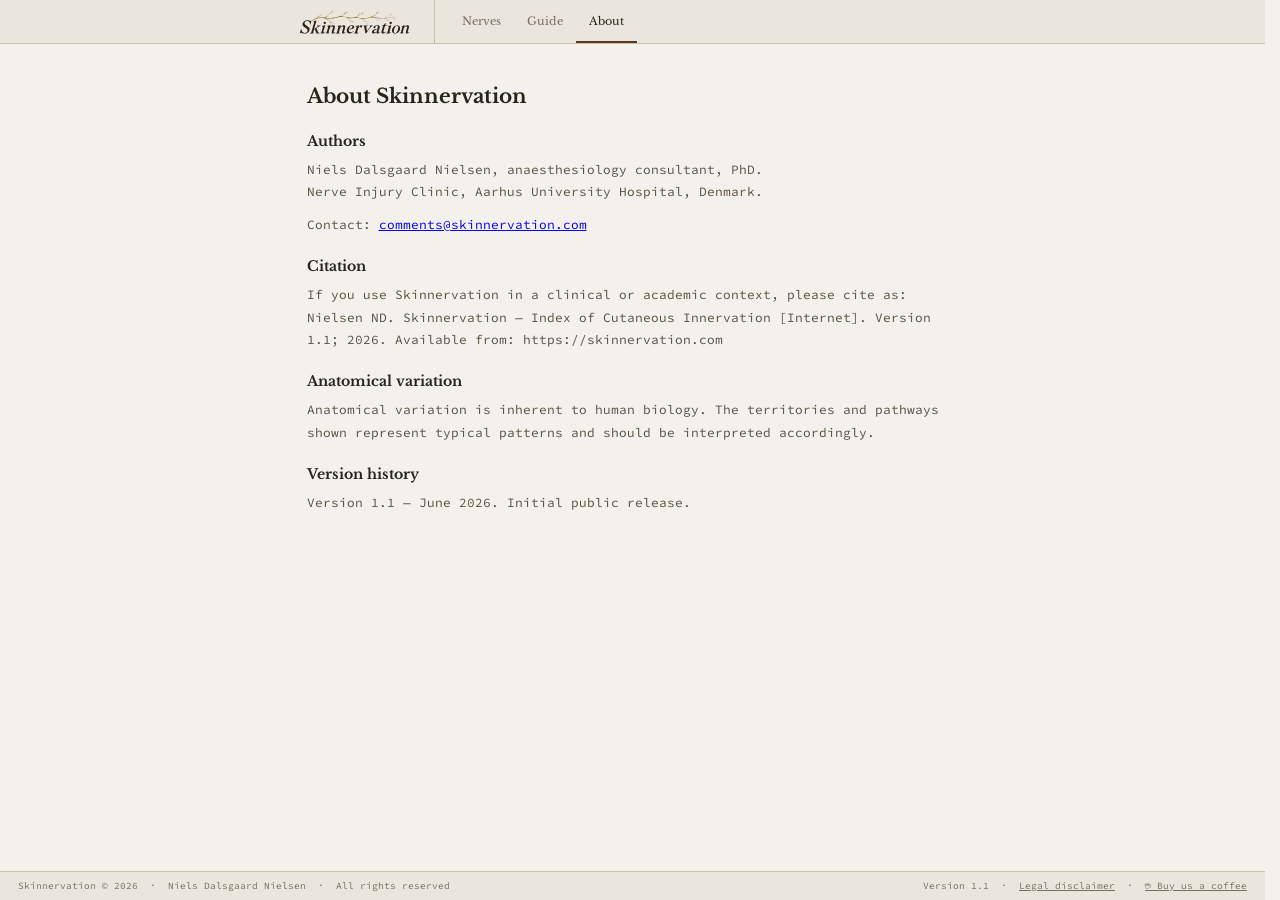
==== about.html @ 2e098c06 "Change title to 'anaesthesiology consultant'" ====
<!DOCTYPE html>
<html lang="en">
<head>
<meta charset="UTF-8"/>
<meta name="viewport" content="width=device-width, initial-scale=1.0"/>
<title>About — Skinnervation</title>
<link rel="stylesheet" href="css/skin.css"/>
<style>
  #app { display:flex; flex-direction:column; flex:1; }
  main { flex:1; padding:40px 24px; max-width:700px; margin:0 auto; width:100%; }
  h1 {
    font-family:'Libre Baskerville',serif;
    font-size:1.25rem; font-weight:700; color:var(--text);
    margin:0 0 24px;
  }
</style>
  <!-- Favicons -->
  <link rel="icon" href="favicon.ico" sizes="any"/>
  <link rel="icon" type="image/png" sizes="16x16"  href="assets/favicon-16x16.png"/>
  <link rel="icon" type="image/png" sizes="32x32"  href="assets/favicon-32x32.png"/>
  <link rel="icon" type="image/png" sizes="96x96"  href="assets/favicon-96x96.png"/>
  <link rel="apple-touch-icon" sizes="180x180"     href="assets/apple-touch-icon.png"/>
  <link rel="manifest"                              href="site.webmanifest"/>
  <meta name="msapplication-config"               content="browserconfig.xml"/>
  <meta name="theme-color"                        content="#f4f1ec"/>
</head>
<body>
<div id="app">
  <main class="skin-prose">
    <h1>About Skinnervation</h1>
    <h3>Authors</h3>
    <p>
      Niels Dalsgaard Nielsen, anaesthesiology consultant, PhD.<br/>
      Nerve Injury Clinic, Aarhus University Hospital, Denmark.
    </p>
    <p>Contact: <a href="mailto:comments@skinnervation.com">comments@skinnervation.com</a></p>

    <h3>Citation</h3>
    <p>
      If you use Skinnervation in a clinical or academic context, please cite as:<br/>
      Nielsen ND. Skinnervation — Index of Cutaneous Innervation [Internet].
      Version 1.1; 2026. Available from: https://skinnervation.com
    </p>

    <h3>Anatomical variation</h3>
    <p>
      Anatomical variation is inherent to human biology. The territories and pathways shown
      represent typical patterns and should be interpreted accordingly.
    </p>

    <h3>Version history</h3>
    <p>Version 1.1 — June 2026. Initial public release.</p>

  </main>
</div>
<script src="js/nav.js"></script>
<script src="js/footer.js"></script>
</body>
</html>
---- css/skin.css ----
@import url('https://fonts.googleapis.com/css2?family=Source+Code+Pro:wght@400;500&family=Libre+Baskerville:ital,wght@0,400;0,700;1,400&display=swap');

*, *::before, *::after { box-sizing: border-box; margin: 0; padding: 0; }

:root {
  --bg:     #f4f1ec;
  --panel:  #eae6de;
  --border: #c8bfb0;
  --text:   #2a2318;
  --muted:  #7a6f62;
  --hover:  #ddd7cd;
  --accent: #5a3a1a;
}

html { height: 100%; scrollbar-gutter: stable; }
body {
  min-height: 100vh;
  display: flex; flex-direction: column;
  background: var(--bg); color: var(--text);
  font-family: 'Source Code Pro', monospace;
}

/* ── Shared nav ── */
#skin-nav {
  flex-shrink: 0;
  background: var(--panel);
  border-bottom: 1.5px solid var(--border);
  height: 44px;
  display: flex;
  align-items: stretch;
}
#skin-nav-inner {
  display: flex;
  align-items: stretch;
  gap: 0;
  width: 100%;
  max-width: 720px;
  margin: 0 auto;
  padding: 0 24px;
}
#skin-nav .nav-brand {
  display: flex; align-items: center;
  padding-right: 22px; border-right: 1px solid var(--border);
  margin-right: 14px; text-decoration: none;
  flex-shrink: 0;
}
#skin-nav .nav-brand svg {
  height: 30px; width: auto; display: block;
}
#skin-nav a.nav-link {
  display: flex; align-items: center;
  padding: 0 13px;
  font-family: 'Libre Baskerville', serif;
  font-size: .70rem; color: var(--muted);
  text-decoration: none; border-bottom: 2px solid transparent;
  transition: color .13s, border-color .13s;
}
#skin-nav a.nav-link:hover { color: var(--text); }
#skin-nav a.nav-link.active {
  color: var(--text); border-bottom-color: var(--accent);
}

/* ── Shared card ── */
.skin-card {
  background: var(--panel); border: 1.5px solid var(--border);
  border-radius: 4px; padding: 36px 40px 30px;
}

/* ── Shared prose ── */
.skin-prose p {
  font-size: .80rem; color: #5a5040; line-height: 1.75; margin: 0 0 10px;
}
.skin-prose h3 {
  font-family: 'Libre Baskerville', serif;
  font-size: .88rem; font-weight: 700; color: var(--text);
  margin: 22px 0 8px;
}
.skin-prose hr {
  border: none; border-top: 1px solid #ddd8ce; margin: 22px 0;
}

/* ── Shared button styles ── */
.skin-btn {
  display: inline-flex; align-items: center; gap: 6px;
  padding: 7px 18px;
  background: var(--accent); color: #fff;
  border: 1px solid var(--accent); border-radius: 3px;
  font-family: 'Libre Baskerville', serif; font-size: .70rem;
  text-decoration: none; cursor: pointer;
  transition: background .13s, border-color .13s;
}
.skin-btn:hover { background: #7a5030; border-color: #7a5030; }
.skin-btn-ghost {
  display: inline-flex; align-items: center; gap: 6px;
  padding: 6px 14px; background: #fff; color: #5a5040;
  border: 1px solid var(--border); border-radius: 3px;
  font-family: 'Libre Baskerville', serif; font-size: .68rem;
  text-decoration: none; cursor: pointer;
  transition: border-color .13s, color .13s;
}
.skin-btn-ghost:hover { border-color: #9a9080; color: var(--text); }

/* ── Credits block ── */
.skin-credits {
  border-top: 1px solid #ddd8ce;
  padding-top: 14px; margin-top: 22px;
}
.skin-credits p {
  margin: 0; font-size: .66rem; color: #5a5040; line-height: 1.75;
}
.skin-credits a { color: var(--accent); text-decoration: underline; }
.skin-credits a:hover { color: #7a5030; }

/* ── Shared footer ── */
#skin-footer {
  flex-shrink: 0;
  border-top: 1px solid var(--border);
  padding: 8px 18px;
  display: flex; justify-content: space-between; align-items: center;
  flex-wrap: wrap; gap: 6px;
  font-size: .60rem; color: var(--muted);
  background: var(--panel);
}
#skin-footer a { color: var(--muted); text-decoration: underline; }
#skin-footer a:hover { color: var(--text); }
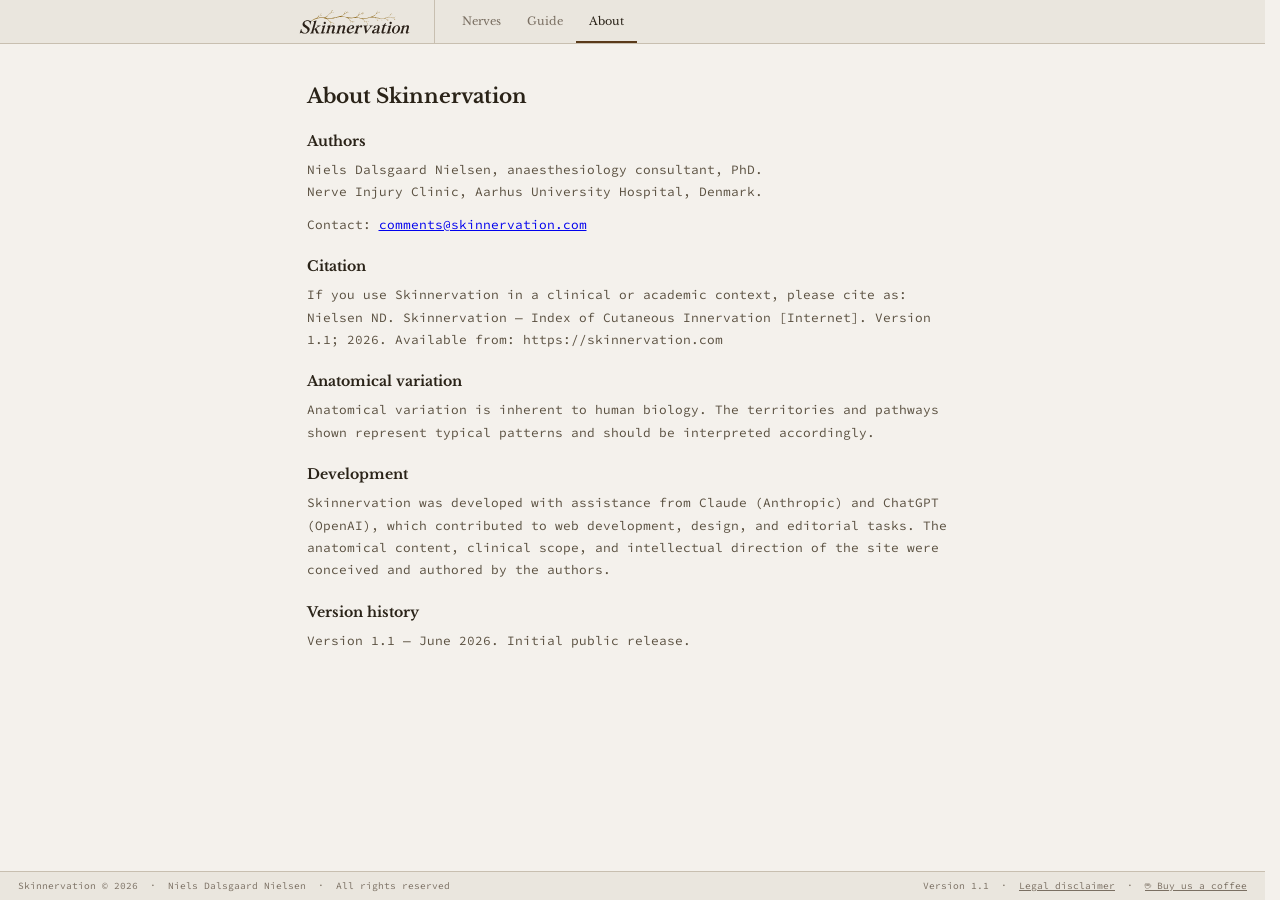
==== commit 342a3069: "Add Development section to about page" ====
--- a/about.html
+++ b/about.html
@@ -48,6 +48,14 @@
       represent typical patterns and should be interpreted accordingly.
     </p>
 
+    <h3>Development</h3>
+    <p>
+      Skinnervation was developed with assistance from Claude (Anthropic) and ChatGPT (OpenAI),
+      which contributed to web development, design, and editorial tasks. The anatomical content,
+      clinical scope, and intellectual direction of the site were conceived and authored by the
+      authors.
+    </p>
+
     <h3>Version history</h3>
     <p>Version 1.1 — June 2026. Initial public release.</p>
 
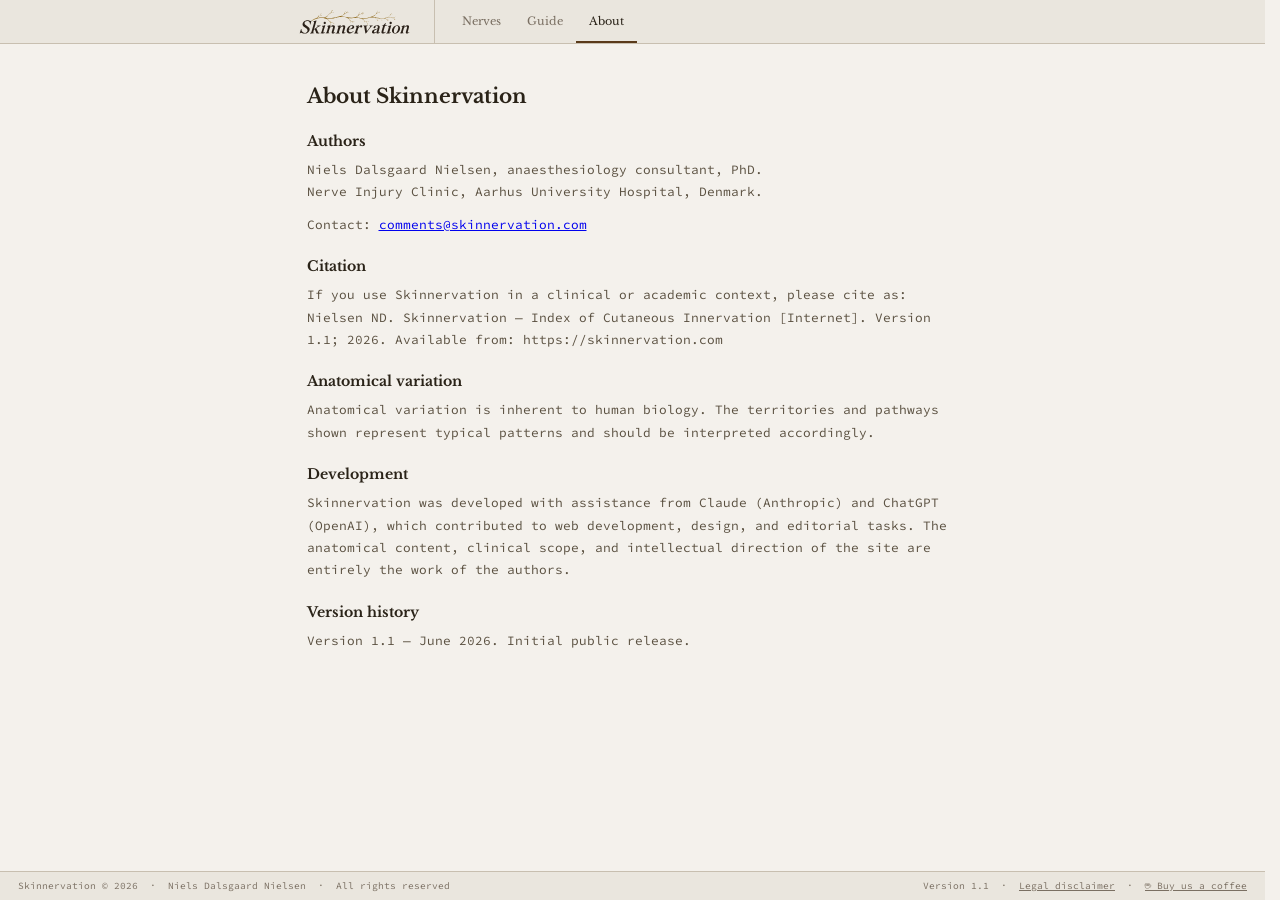
==== commit 8c56e68a: "Rephrase Development section to avoid 'authored by the authors'" ====
--- a/about.html
+++ b/about.html
@@ -52,8 +52,7 @@
     <p>
       Skinnervation was developed with assistance from Claude (Anthropic) and ChatGPT (OpenAI),
       which contributed to web development, design, and editorial tasks. The anatomical content,
-      clinical scope, and intellectual direction of the site were conceived and authored by the
-      authors.
+      clinical scope, and intellectual direction of the site are entirely the work of the authors.
     </p>
 
     <h3>Version history</h3>
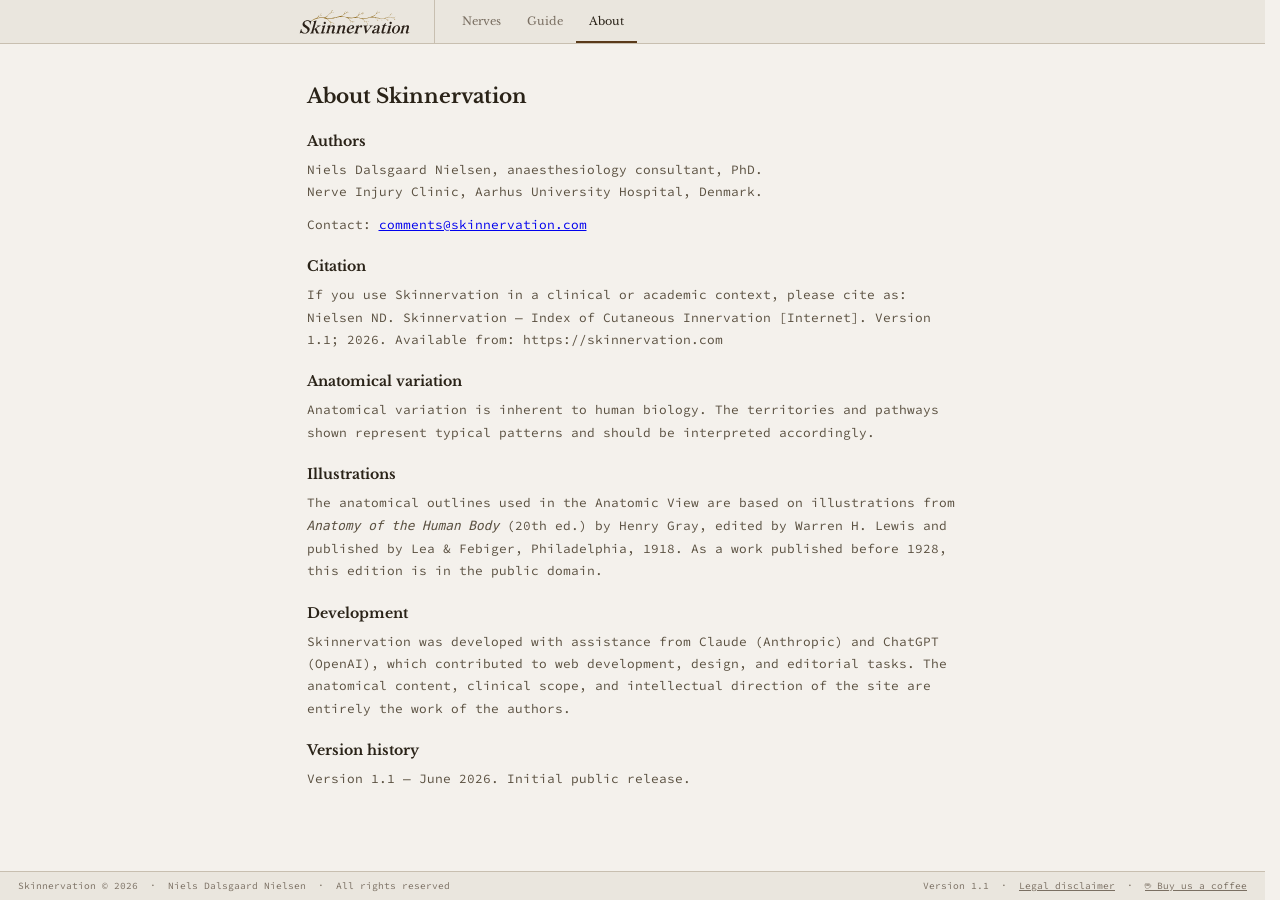
==== commit 87c9ac40: "Add Illustrations section with Gray's Anatomy reference" ====
--- a/about.html
+++ b/about.html
@@ -48,6 +48,14 @@
       represent typical patterns and should be interpreted accordingly.
     </p>
 
+    <h3>Illustrations</h3>
+    <p>
+      The anatomical outlines used in the Anatomic View are based on illustrations
+      from <em>Anatomy of the Human Body</em> (20th ed.) by Henry Gray, edited by
+      Warren H. Lewis and published by Lea &amp; Febiger, Philadelphia, 1918.
+      As a work published before 1928, this edition is in the public domain.
+    </p>
+
     <h3>Development</h3>
     <p>
       Skinnervation was developed with assistance from Claude (Anthropic) and ChatGPT (OpenAI),
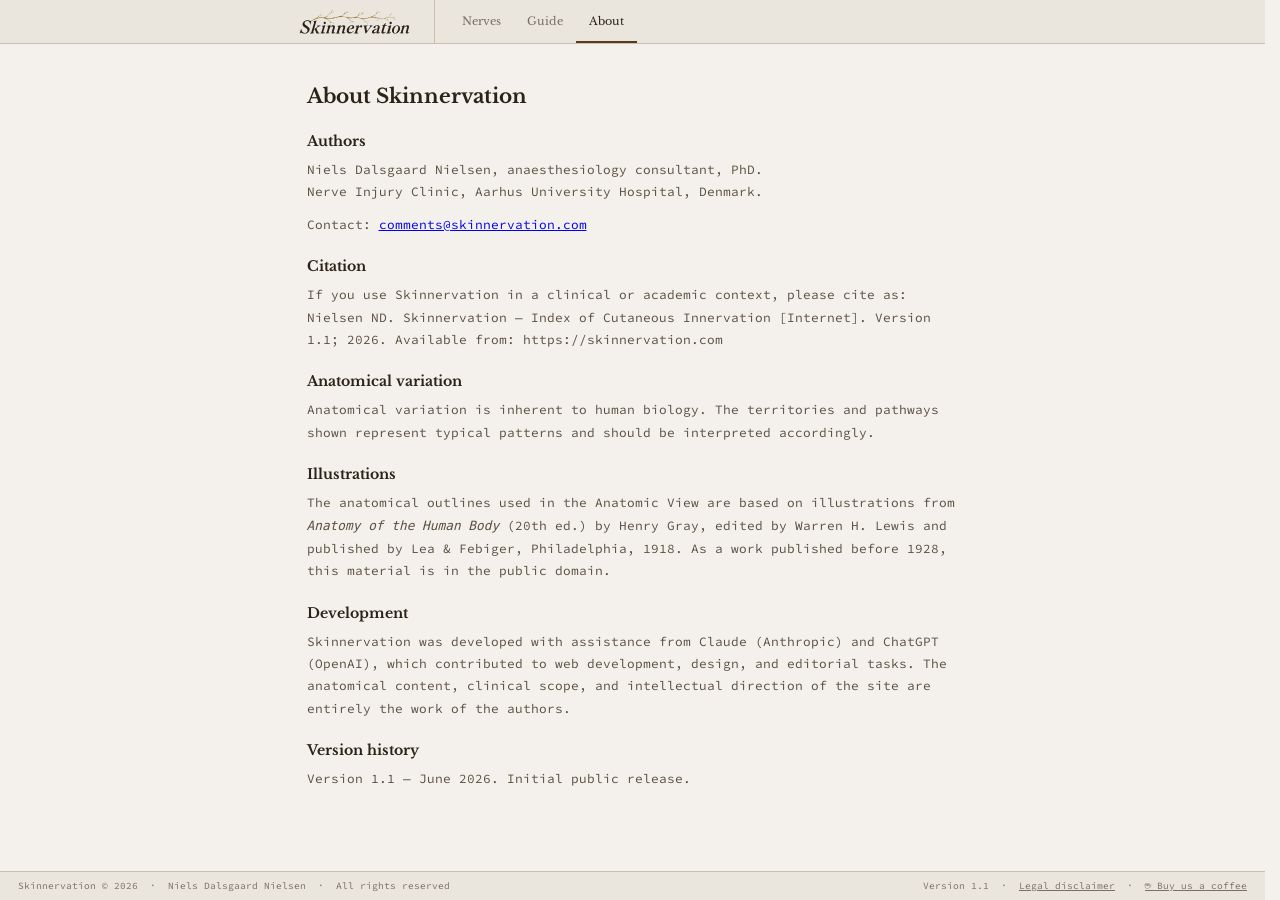
==== commit 477111fe: "Change 'edition' to 'material' in public domain statement" ====
--- a/about.html
+++ b/about.html
@@ -53,7 +53,7 @@
       The anatomical outlines used in the Anatomic View are based on illustrations
       from <em>Anatomy of the Human Body</em> (20th ed.) by Henry Gray, edited by
       Warren H. Lewis and published by Lea &amp; Febiger, Philadelphia, 1918.
-      As a work published before 1928, this edition is in the public domain.
+      As a work published before 1928, this material is in the public domain.
     </p>
 
     <h3>Development</h3>
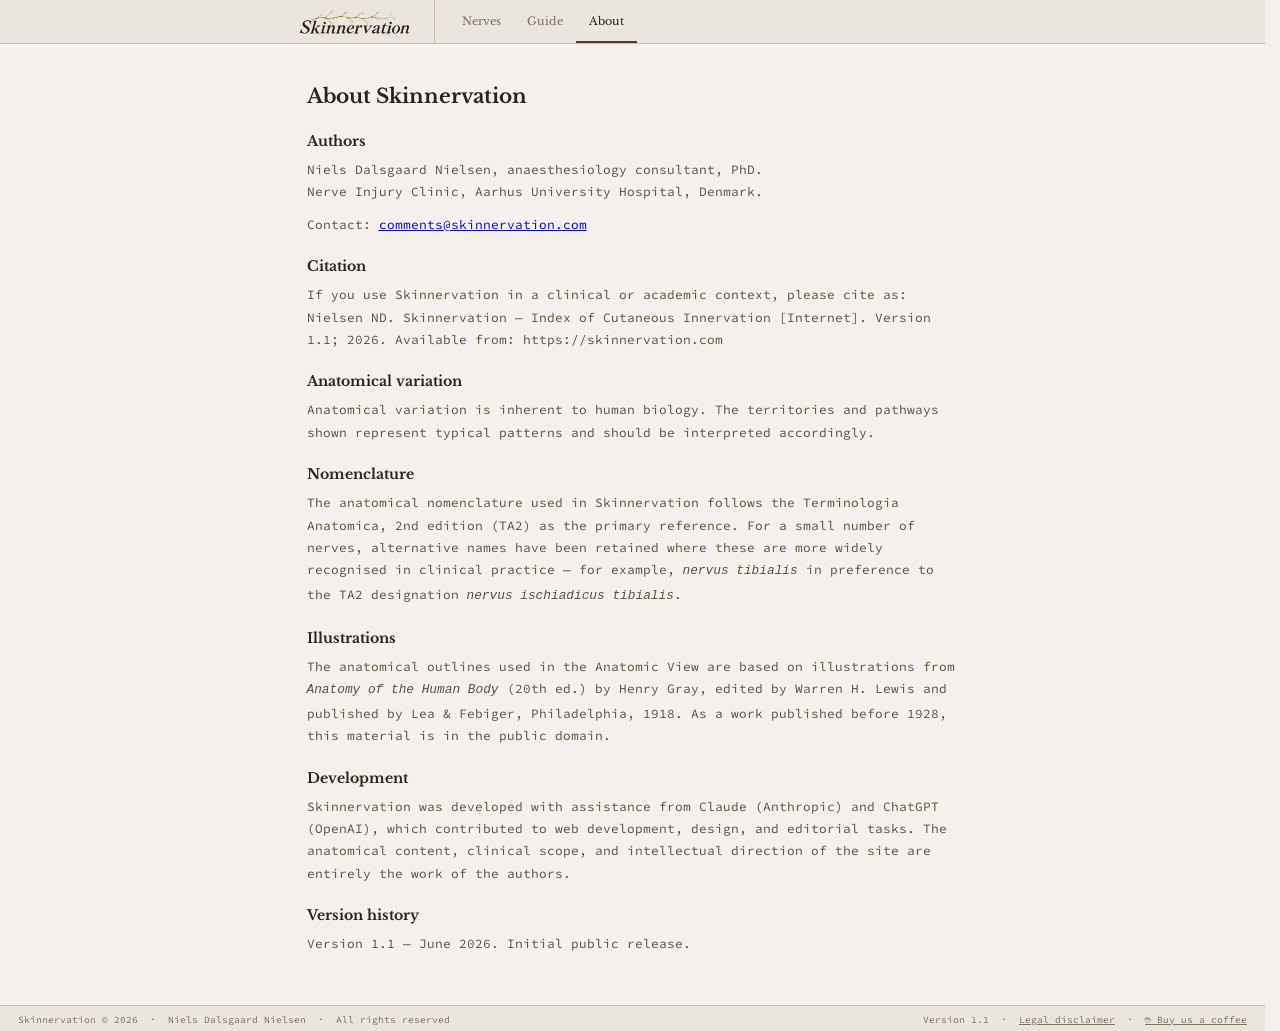
==== commit 2297fc3b: "Add Nomenclature section to about page" ====
--- a/about.html
+++ b/about.html
@@ -48,6 +48,16 @@
       represent typical patterns and should be interpreted accordingly.
     </p>
 
+    <h3>Nomenclature</h3>
+    <p>
+      The anatomical nomenclature used in Skinnervation follows the
+      Terminologia Anatomica, 2nd edition (TA2) as the primary reference.
+      For a small number of nerves, alternative names have been retained where
+      these are more widely recognised in clinical practice — for example,
+      <em>nervus tibialis</em> in preference to the TA2 designation
+      <em>nervus ischiadicus tibialis</em>.
+    </p>
+
     <h3>Illustrations</h3>
     <p>
       The anatomical outlines used in the Anatomic View are based on illustrations
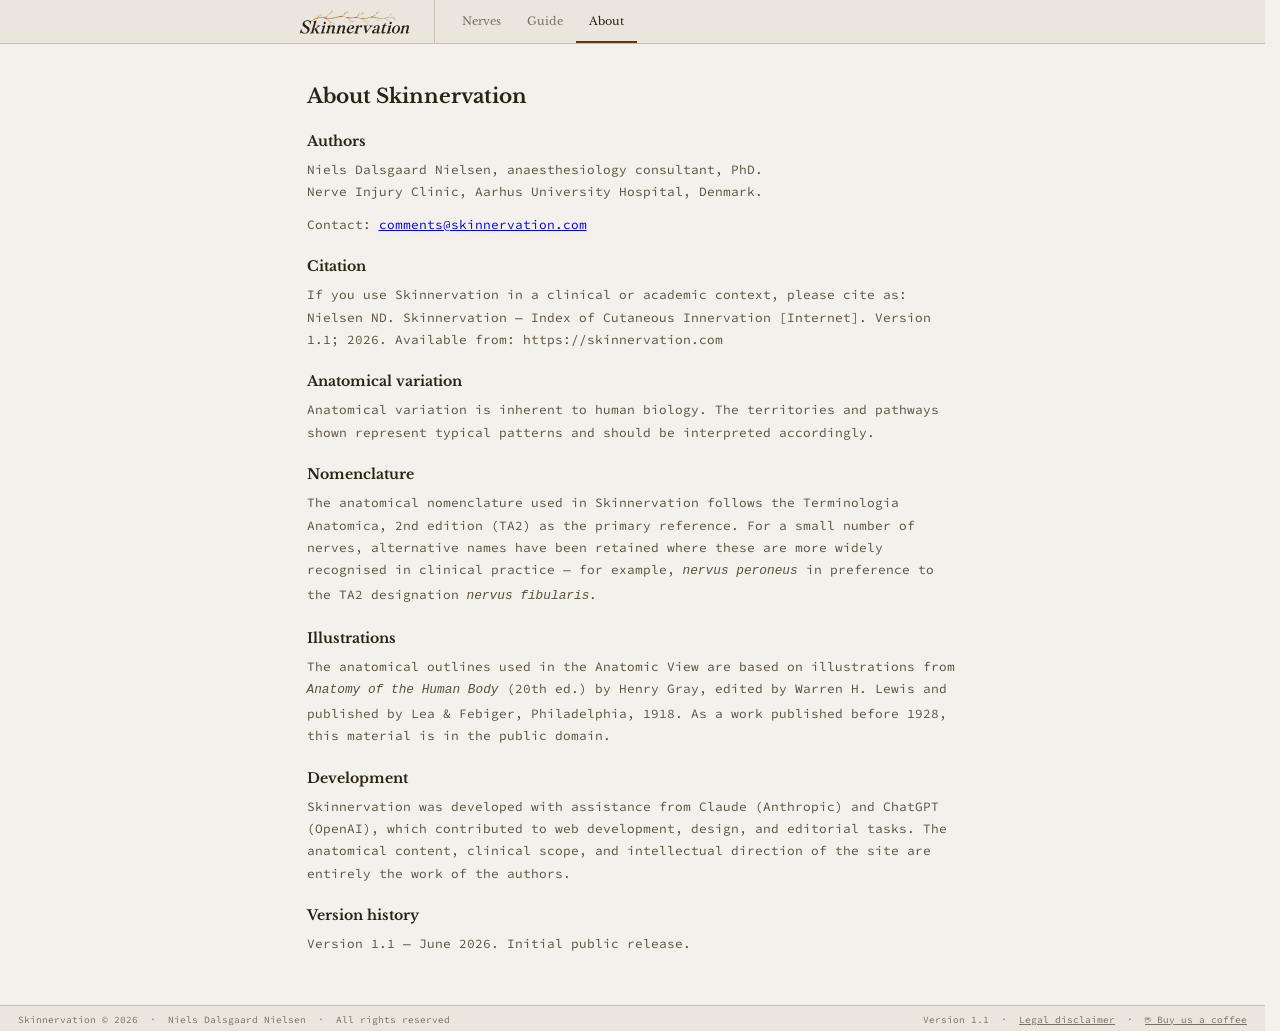
==== commit 481ef0da: "Update nomenclature example to peroneus/fibularis" ====
--- a/about.html
+++ b/about.html
@@ -54,8 +54,8 @@
       Terminologia Anatomica, 2nd edition (TA2) as the primary reference.
       For a small number of nerves, alternative names have been retained where
       these are more widely recognised in clinical practice — for example,
-      <em>nervus tibialis</em> in preference to the TA2 designation
-      <em>nervus ischiadicus tibialis</em>.
+      <em>nervus peroneus</em> in preference to the TA2 designation
+      <em>nervus fibularis</em>.
     </p>
 
     <h3>Illustrations</h3>
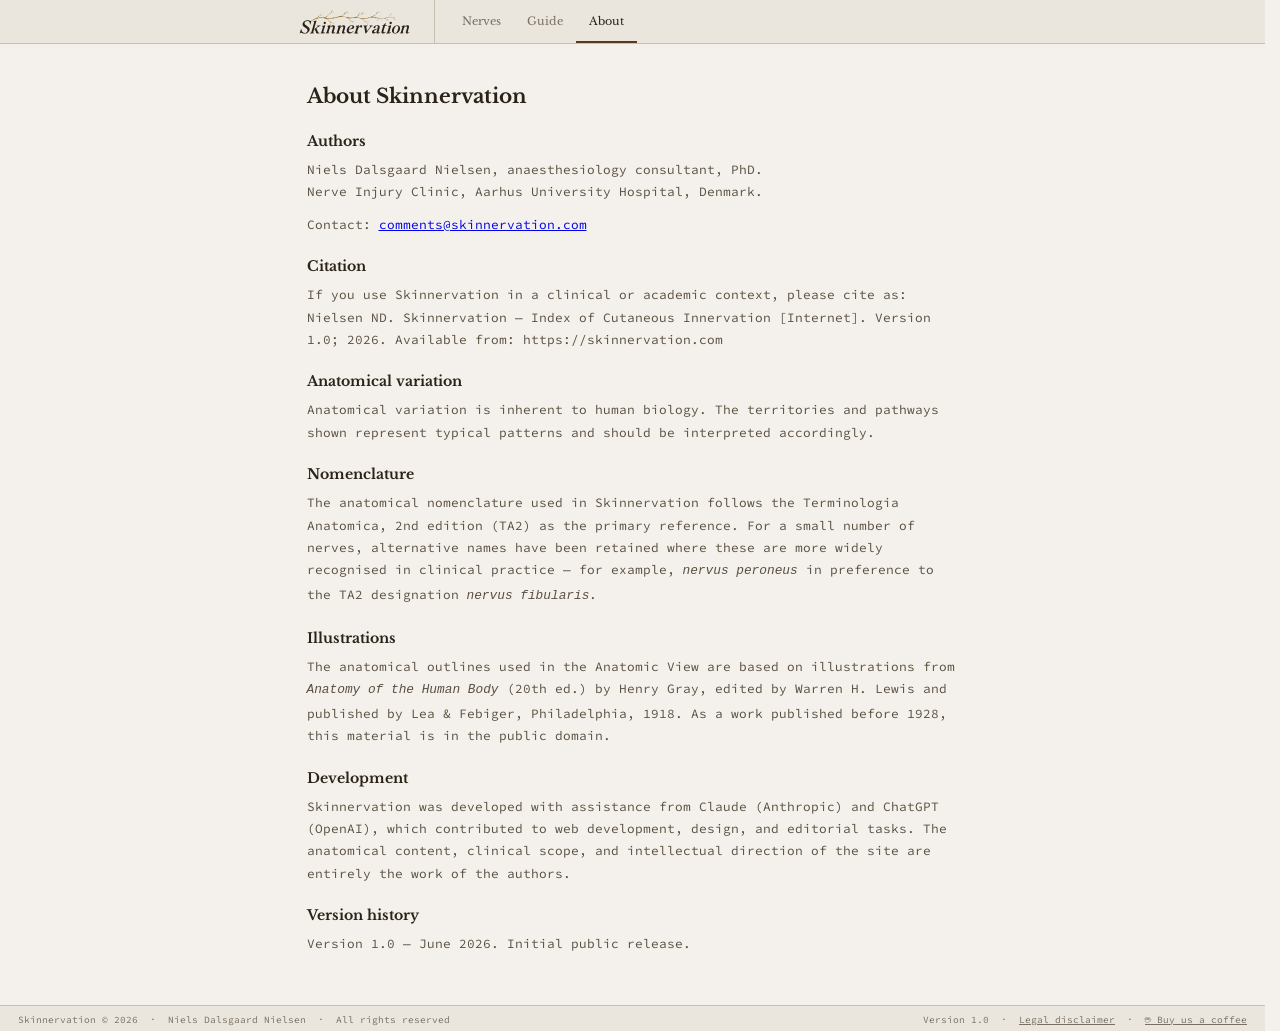
==== commit 28525d9c: "Update version to 1.0" ====
--- a/about.html
+++ b/about.html
@@ -39,7 +39,7 @@
     <p>
       If you use Skinnervation in a clinical or academic context, please cite as:<br/>
       Nielsen ND. Skinnervation — Index of Cutaneous Innervation [Internet].
-      Version 1.1; 2026. Available from: https://skinnervation.com
+      Version 1.0; 2026. Available from: https://skinnervation.com
     </p>
 
     <h3>Anatomical variation</h3>
@@ -74,7 +74,7 @@
     </p>
 
     <h3>Version history</h3>
-    <p>Version 1.1 — June 2026. Initial public release.</p>
+    <p>Version 1.0 — June 2026. Initial public release.</p>
 
   </main>
 </div>
